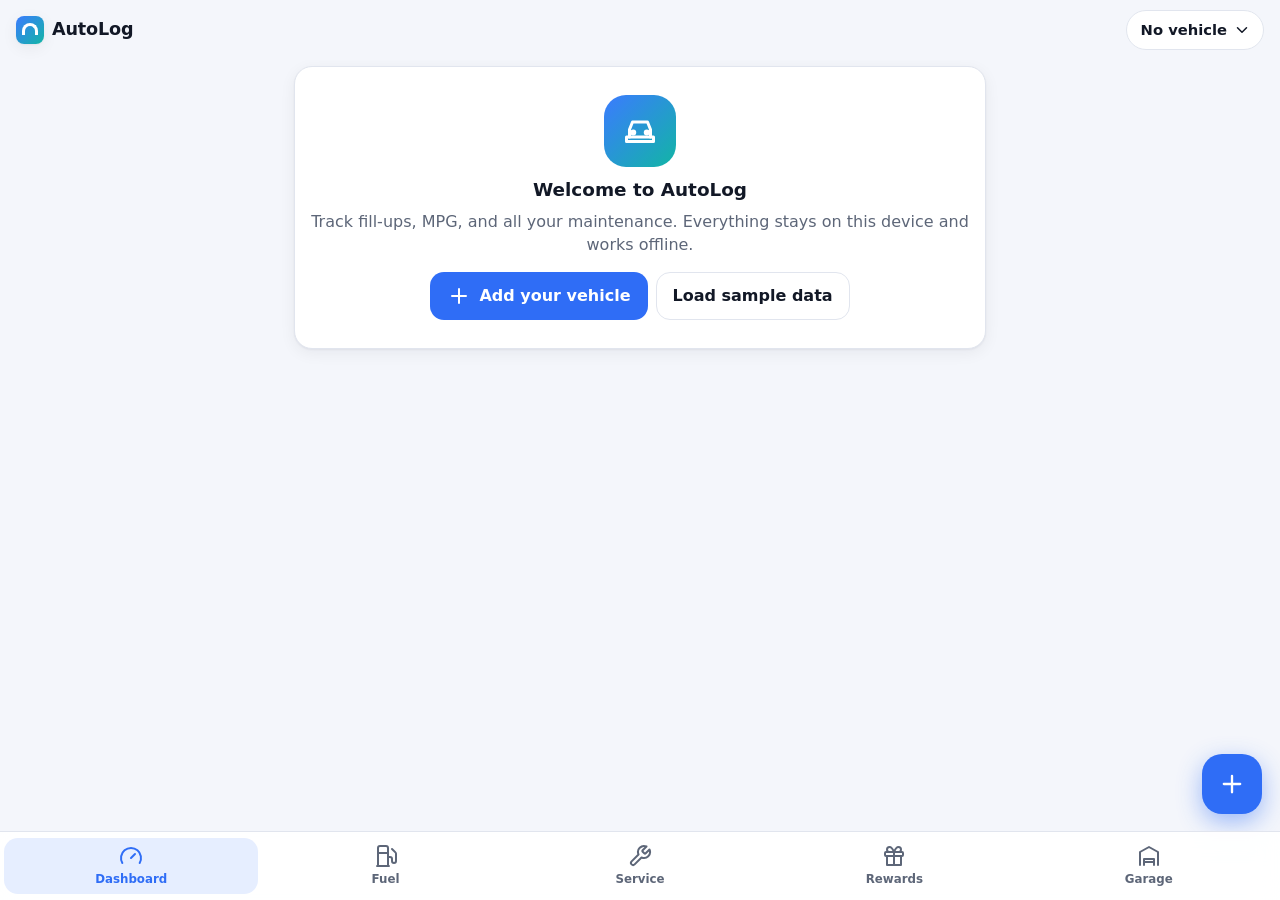
==== index.html @ 4b88fda2 "AutoLog first version" ====
<!doctype html>
<html lang="en">
<head>
<meta charset="utf-8">
<meta name="viewport" content="width=device-width, initial-scale=1, viewport-fit=cover">
<title>AutoLog: Fuel &amp; Maintenance</title>
<meta name="description" content="Track fill-ups, MPG, and vehicle maintenance. Works offline; your data stays on your device.">
<meta name="theme-color" content="#f4f6fb" id="themeColor">
<meta name="apple-mobile-web-app-capable" content="yes">
<meta name="mobile-web-app-capable" content="yes">
<meta name="apple-mobile-web-app-status-bar-style" content="default">
<meta name="apple-mobile-web-app-title" content="AutoLog">
<link rel="manifest" href="manifest.json">
<link rel="icon" type="image/svg+xml" href="icons/icon.svg">
<link rel="apple-touch-icon" href="icons/apple-touch-icon.png">
<link rel="stylesheet" href="styles.css">
</head>
<body>
<header class="topbar">
  <div class="brand"><span class="logo" aria-hidden="true"></span><span>AutoLog</span></div>
  <button class="vswitch" id="vswitch" data-act="pickVehicle" aria-label="Switch vehicle"><span id="vname">No vehicle</span><svg viewBox="0 0 24 24" class="ic sm"><path d="m6 9 6 6 6-6"/></svg></button>
</header>
<main id="app" tabindex="-1"></main>
<button class="fab" id="fab" aria-label="Add" hidden><svg viewBox="0 0 24 24" class="ic"><path d="M12 5v14M5 12h14"/></svg></button>
<nav class="tabbar" id="tabbar">
  <a href="#/dash" data-tab="dash"><svg viewBox="0 0 24 24" class="ic"><path d="m12 14 4-4"/><path d="M3.34 19a10 10 0 1 1 17.32 0"/></svg><span>Dashboard</span></a>
  <a href="#/fuel" data-tab="fuel"><svg viewBox="0 0 24 24" class="ic"><path d="M3 22h12M4 9h10M14 22V4a2 2 0 0 0-2-2H6a2 2 0 0 0-2 2v18"/><path d="M14 13h2a2 2 0 0 1 2 2v2a2 2 0 0 0 4 0V9.83a2 2 0 0 0-.59-1.42L18 5"/></svg><span>Fuel</span></a>
  <a href="#/service" data-tab="service"><svg viewBox="0 0 24 24" class="ic"><path d="M14.7 6.3a1 1 0 0 0 0 1.4l1.6 1.6a1 1 0 0 0 1.4 0l3.77-3.77a6 6 0 0 1-7.94 7.94l-6.91 6.91a2.12 2.12 0 0 1-3-3l6.91-6.91a6 6 0 0 1 7.94-7.94l-3.76 3.76z"/></svg><span>Service</span></a>
  <a href="#/rewards" data-tab="rewards"><svg viewBox="0 0 24 24" class="ic"><rect x="3" y="8" width="18" height="4" rx="1"/><path d="M12 8v13M19 12v9H5v-9"/><path d="M7.5 8a2.5 2.5 0 0 1 0-5C10 3 12 8 12 8s2-5 4.5-5a2.5 2.5 0 0 1 0 5"/></svg><span>Rewards</span></a>
  <a href="#/garage" data-tab="garage"><svg viewBox="0 0 24 24" class="ic"><path d="M3 21V8l9-5 9 5v13"/><path d="M7 21v-6h10v6"/><path d="M7 18h10"/></svg><span>Garage</span></a>
</nav>
<dialog id="sheet" class="sheet"><form method="dialog" class="sheet-inner" id="sheetForm" novalidate></form></dialog>
<dialog id="confirm" class="confirm"><div class="confirm-inner" id="confirmInner"></div></dialog>
<div class="toast" id="toast" role="status" aria-live="polite"></div>
<input type="file" id="importFile" accept="application/json,.json" hidden>
<script src="rewards-data.js"></script>
<script src="app.js"></script>
</body>
</html>
---- styles.css ----
:root{
  --bg:#f4f6fb; --surface:#ffffff; --surface-2:#eef1f7; --text:#121826; --muted:#5d6678; --line:#e1e5ee;
  --accent:#2f6df6; --accent-2:#12b5a5; --accent-soft:#e6eeff; --on-accent:#fff;
  --ok:#14915a; --ok-soft:#e1f5ea; --soon:#b86e00; --soon-soft:#fff1d9; --over:#d23434; --over-soft:#fde6e6; --none:#7a8396; --none-soft:#eef0f4;
  --shadow:0 1px 2px rgba(16,24,40,.05),0 4px 16px rgba(16,24,40,.06);
  --r:18px; --r-sm:12px; --tap:48px;
  --c-oil:#c58b00; --c-coolant:#0e9fb8; --c-brakes:#d24b4b; --c-tires:#4a5568; --c-plugs:#7c4ddb; --c-battery:#1f9d55; --c-fuel:#2f6df6;
  color-scheme:light;
}
@media (prefers-color-scheme:dark){ :root:not([data-theme=light]){
  --bg:#0c111b; --surface:#151c29; --surface-2:#1d2636; --text:#e9edf5; --muted:#97a1b5; --line:#263043;
  --accent:#6c9bff; --accent-2:#2fd3c1; --accent-soft:#1b2a4a; --on-accent:#0b1020;
  --ok:#3ccf8a; --ok-soft:#123323; --soon:#f2b04a; --soon-soft:#3a2a10; --over:#ff6b6b; --over-soft:#3d1717; --none:#8892a6; --none-soft:#222b3b;
  --shadow:0 1px 2px rgba(0,0,0,.3),0 6px 20px rgba(0,0,0,.25); color-scheme:dark;
  --c-tires:#a0aec0;
}}
:root[data-theme=dark]{
  --bg:#0c111b; --surface:#151c29; --surface-2:#1d2636; --text:#e9edf5; --muted:#97a1b5; --line:#263043;
  --accent:#6c9bff; --accent-2:#2fd3c1; --accent-soft:#1b2a4a; --on-accent:#0b1020;
  --ok:#3ccf8a; --ok-soft:#123323; --soon:#f2b04a; --soon-soft:#3a2a10; --over:#ff6b6b; --over-soft:#3d1717; --none:#8892a6; --none-soft:#222b3b;
  --shadow:0 1px 2px rgba(0,0,0,.3),0 6px 20px rgba(0,0,0,.25); color-scheme:dark;
  --c-tires:#a0aec0;
}
*{box-sizing:border-box}
html,body{margin:0;background:var(--bg);color:var(--text)}
body{font:16px/1.45 system-ui,-apple-system,"Segoe UI",Roboto,"Noto Sans",sans-serif;-webkit-font-smoothing:antialiased;min-height:100vh;
  padding-bottom:calc(76px + env(safe-area-inset-bottom));-webkit-tap-highlight-color:transparent}
a{color:var(--accent);text-decoration:none}
h2,h3{margin:0;line-height:1.2}
h2{font-size:1.45rem;letter-spacing:-.01em}
h3{font-size:1.05rem;display:flex;align-items:center;gap:8px}
.ic{width:24px;height:24px;fill:none;stroke:currentColor;stroke-width:2;stroke-linecap:round;stroke-linejoin:round;flex:none}
.ic.sm{width:18px;height:18px}
.muted{color:var(--muted)}
small{font-size:.82rem}

/* top bar */
.topbar{position:sticky;top:0;z-index:20;display:flex;align-items:center;justify-content:space-between;gap:10px;
  padding:calc(10px + env(safe-area-inset-top)) 16px 10px;background:color-mix(in srgb,var(--bg) 88%,transparent);backdrop-filter:blur(12px);-webkit-backdrop-filter:blur(12px)}
.brand{display:flex;align-items:center;gap:8px;font-weight:800;font-size:1.1rem;letter-spacing:-.01em}
.logo{width:28px;height:28px;border-radius:8px;background:linear-gradient(135deg,#3b7bff,#12b5a5);position:relative;box-shadow:var(--shadow)}
.logo::after{content:"";position:absolute;inset:7px 6px 9px;border:3px solid #fff;border-bottom:0;border-radius:14px 14px 0 0}
.vswitch{display:flex;align-items:center;gap:6px;min-height:40px;max-width:60vw;padding:6px 12px 6px 14px;border-radius:999px;border:1px solid var(--line);
  background:var(--surface);color:var(--text);font:inherit;font-weight:600;font-size:.92rem;cursor:pointer}
.vswitch span{overflow:hidden;text-overflow:ellipsis;white-space:nowrap}

main{max-width:720px;margin:0 auto;padding:6px 14px 24px;outline:none}
.page-title{display:flex;align-items:center;justify-content:space-between;gap:10px;margin:8px 4px 12px}
.back{display:inline-flex;align-items:center;gap:4px;min-height:40px;font-weight:600}

/* cards */
.card{background:var(--surface);border-radius:var(--r);box-shadow:var(--shadow);padding:16px;margin-bottom:14px;border:1px solid var(--line)}
.card > h3{margin-bottom:12px}
.card-head{display:flex;align-items:center;justify-content:space-between;gap:8px;margin-bottom:12px}
.card-head h3{margin:0}
.hero{background:linear-gradient(145deg,color-mix(in srgb,var(--accent) 14%,var(--surface)),var(--surface) 60%)}
.hero-top{display:flex;justify-content:space-between;align-items:flex-start;gap:10px;margin-bottom:14px}
.eyebrow{font-size:.78rem;font-weight:700;letter-spacing:.06em;text-transform:uppercase;color:var(--muted)}
.stats{display:grid;grid-template-columns:repeat(3,1fr);gap:8px}
.stats.two{grid-template-columns:repeat(2,1fr)}
.stat{background:var(--surface-2);border-radius:var(--r-sm);padding:10px 10px 9px;min-width:0}
.stat .k{font-size:.72rem;color:var(--muted);font-weight:600;text-transform:uppercase;letter-spacing:.04em;white-space:nowrap;overflow:hidden;text-overflow:ellipsis}
.stat .v{font-size:1.18rem;font-weight:750;letter-spacing:-.01em;margin-top:2px;white-space:nowrap;overflow:hidden;text-overflow:ellipsis}
.stat .v small{font-size:.72rem;font-weight:600;color:var(--muted);margin-left:2px}
.row-actions{display:flex;gap:10px;margin-top:14px}
.row-actions .btn{flex:1}

/* buttons */
.btn{display:inline-flex;align-items:center;justify-content:center;gap:8px;min-height:var(--tap);padding:10px 16px;border-radius:14px;border:1px solid var(--line);
  background:var(--surface);color:var(--text);font:inherit;font-weight:650;cursor:pointer;text-align:center}
.btn:active{transform:scale(.98)}
.btn.primary{background:var(--accent);border-color:transparent;color:var(--on-accent)}
.btn.danger{background:var(--over);border-color:transparent;color:#fff}
.btn.ghost-danger{color:var(--over);border-color:color-mix(in srgb,var(--over) 40%,var(--line))}
.btn.block{width:100%}
.btn.small{min-height:40px;padding:6px 12px;font-size:.9rem;border-radius:12px}
.btn[disabled]{opacity:.5;pointer-events:none}
.chip-btn{display:inline-flex;align-items:center;gap:6px;min-height:40px;padding:6px 12px;border-radius:999px;border:1px solid var(--line);background:var(--surface);color:var(--text);font:inherit;font-weight:700;font-size:.9rem;cursor:pointer;white-space:nowrap}
.link{display:inline-block;margin-top:10px;font-weight:650;min-height:32px}
.btn-row{display:flex;flex-wrap:wrap;gap:8px}

/* status */
.pill{display:inline-flex;align-items:center;gap:5px;padding:4px 10px;border-radius:999px;font-size:.76rem;font-weight:750;white-space:nowrap}
.pill::before{content:"";width:7px;height:7px;border-radius:50%;background:currentColor}
.pill.ok{color:var(--ok);background:var(--ok-soft)}
.pill.soon{color:var(--soon);background:var(--soon-soft)}
.pill.over{color:var(--over);background:var(--over-soft)}
.pill.none{color:var(--none);background:var(--none-soft)}
.status-summary{display:flex;gap:8px;flex-wrap:wrap;margin:-4px 0 10px}
.status-list{display:flex;flex-direction:column}
.srow{display:flex;align-items:center;gap:12px;min-height:60px;padding:8px 2px;color:var(--text);border-top:1px solid var(--line)}
.srow:first-child{border-top:0}
.sicon{width:40px;height:40px;border-radius:12px;display:grid;place-items:center;flex:none;color:var(--c);background:color-mix(in srgb,var(--c) 14%,transparent)}
.sbody{flex:1;min-width:0;display:flex;flex-direction:column}
.sbody b{font-weight:650}
.sbody small{color:var(--muted);overflow:hidden;text-overflow:ellipsis;display:-webkit-box;-webkit-line-clamp:2;-webkit-box-orient:vertical}
.c-oil{--c:var(--c-oil)}.c-coolant{--c:var(--c-coolant)}.c-brakes{--c:var(--c-brakes)}.c-tires{--c:var(--c-tires)}.c-plugs{--c:var(--c-plugs)}.c-battery{--c:var(--c-battery)}.c-fuel{--c:var(--c-fuel)}

.tiles{display:grid;grid-template-columns:1fr 1fr;gap:12px}
.tile{display:flex;flex-direction:column;gap:10px;padding:14px;border-radius:var(--r);background:var(--surface);border:1px solid var(--line);box-shadow:var(--shadow);color:var(--text);min-height:132px}
.tile b{font-size:1rem}
.tile small{color:var(--muted);flex:1}
.tile .pill{align-self:flex-start}

/* insights */
.insights{list-style:none;margin:0;padding:0;display:flex;flex-direction:column;gap:10px}
.insights li{display:flex;gap:10px;align-items:flex-start;padding:11px 12px;border-radius:var(--r-sm);background:var(--surface-2);font-size:.95rem}
.insights li::before{content:"";flex:none;width:8px;height:8px;margin-top:7px;border-radius:50%;background:var(--accent)}
.insights li.good::before{background:var(--ok)}
.insights li.warn::before{background:var(--soon)}
.insights-note{margin-top:10px;font-size:.78rem;color:var(--muted)}
.spark{color:var(--accent)}

/* entries */
.list{display:flex;flex-direction:column;gap:8px}
.entry{display:flex;gap:12px;align-items:stretch;width:100%;text-align:left;padding:12px;border-radius:var(--r-sm);border:1px solid var(--line);background:var(--surface);color:var(--text);font:inherit;cursor:pointer;min-height:64px}
.entry.dim{opacity:.55}
.e-main{flex:1;min-width:0}
.e-main b{font-weight:650}
.e-sub{color:var(--muted);font-size:.86rem;margin-top:2px}
.e-side{display:flex;flex-direction:column;align-items:flex-end;justify-content:center;gap:2px;text-align:right;white-space:nowrap}
.e-side b{font-weight:700}
.e-side small{color:var(--muted)}
.mpg{font-weight:750;color:var(--accent);font-size:.9rem}
.tags{display:flex;flex-wrap:wrap;gap:5px;margin-top:6px}
.tag{font-size:.72rem;font-weight:650;padding:2px 8px;border-radius:999px;background:var(--surface-2);color:var(--muted)}
.tag.good{background:var(--ok-soft);color:var(--ok)}
.tag.warn{background:var(--soon-soft);color:var(--soon)}
.tag.accent{background:var(--accent-soft);color:var(--accent)}
.empty{text-align:center;padding:28px 12px;color:var(--muted)}
.empty .big{font-size:1.15rem;font-weight:700;color:var(--text);margin:10px 0 6px}
.empty .btn-row{justify-content:center;margin-top:16px}
.hero-empty{display:grid;place-items:center;width:72px;height:72px;margin:0 auto;border-radius:22px;background:linear-gradient(135deg,#3b7bff,#12b5a5);color:#fff}
.hero-empty .ic{width:36px;height:36px}
.banner{display:flex;gap:10px;align-items:center;justify-content:space-between;padding:12px 14px;border-radius:var(--r-sm);background:var(--accent-soft);color:var(--text);margin-bottom:14px;font-size:.9rem}

/* compare table */
.cmp{width:100%;border-collapse:collapse;font-size:.92rem}
.cmp th{font-size:.72rem;text-transform:uppercase;letter-spacing:.04em;color:var(--muted);text-align:right;font-weight:650;padding:4px 6px}
.cmp th:first-child,.cmp td:first-child{text-align:left}
.cmp td{padding:9px 6px;border-top:1px solid var(--line);text-align:right;white-space:nowrap}
.cmp td.barcell{width:36%;}
.bar{height:8px;border-radius:99px;background:var(--surface-2);overflow:hidden}
.bar i{display:block;height:100%;border-radius:99px;background:linear-gradient(90deg,var(--accent),var(--accent-2))}
.cmp-wrap + .cmp-wrap{margin-top:16px}
.cmp-title{font-weight:700;font-size:.9rem;margin-bottom:4px}

/* chart */
.chart{width:100%;height:auto;display:block}
.chart text{fill:var(--muted);font-size:10px}
.chart .grid{stroke:var(--line);stroke-width:1}
.legend{display:flex;gap:14px;font-size:.8rem;color:var(--muted);margin-top:6px}
.legend i{display:inline-block;width:10px;height:10px;border-radius:3px;margin-right:5px;vertical-align:-1px}

/* spec card */
.spec{display:grid;grid-template-columns:1fr 1fr;gap:8px 14px;font-size:.92rem}
.spec div span{display:block;font-size:.72rem;text-transform:uppercase;letter-spacing:.04em;color:var(--muted);font-weight:650}
.spec .wide{grid-column:1/-1}
.tire4{display:grid;grid-template-columns:repeat(4,1fr);gap:6px;margin-top:4px}
.tire4 span{background:var(--surface-2);border-radius:8px;padding:6px 8px;font-size:.85rem;text-align:center}

/* vehicles */
.vcard{display:flex;align-items:center;gap:12px}
.vcard .vinfo{flex:1;min-width:0}
.vcard .vinfo b{display:block;font-size:1.05rem}
.vcard .vinfo small{color:var(--muted)}
.vactions{display:flex;flex-wrap:wrap;gap:8px;margin-top:12px}
.current-badge{font-size:.72rem;font-weight:750;color:var(--accent);background:var(--accent-soft);padding:3px 8px;border-radius:999px}
.setting{display:flex;flex-direction:column;gap:8px;padding:12px 0;border-top:1px solid var(--line)}
.setting:first-of-type{border-top:0;padding-top:0}
.setting > b{font-weight:650}
.setting > small{color:var(--muted)}

/* fab + tabbar */
.fab{position:fixed;right:18px;bottom:calc(86px + env(safe-area-inset-bottom));z-index:25;width:60px;height:60px;border-radius:20px;border:0;background:var(--accent);color:var(--on-accent);
  box-shadow:0 8px 24px color-mix(in srgb,var(--accent) 45%,transparent);display:grid;place-items:center;cursor:pointer}
.fab .ic{width:28px;height:28px}
.tabbar{position:fixed;left:0;right:0;bottom:0;z-index:30;display:grid;grid-template-columns:repeat(5,1fr);padding:6px 4px calc(6px + env(safe-area-inset-bottom));
  background:color-mix(in srgb,var(--surface) 92%,transparent);backdrop-filter:blur(14px);-webkit-backdrop-filter:blur(14px);border-top:1px solid var(--line)}
.tabbar a{display:flex;flex-direction:column;align-items:center;justify-content:center;gap:3px;min-height:56px;border-radius:14px;color:var(--muted);font-size:.74rem;font-weight:650}
.tabbar a.on{color:var(--accent);background:var(--accent-soft)}

/* dialogs */
dialog{border:0;padding:0;color:var(--text);background:transparent}
dialog::backdrop{background:rgba(6,10,20,.5);backdrop-filter:blur(2px)}
.sheet{width:100%;max-width:640px;max-height:92vh;margin:auto auto 0;border-radius:24px 24px 0 0;background:var(--surface);overflow:hidden}
@media (min-width:700px){.sheet{margin:auto;border-radius:24px;max-height:88vh}}
.sheet-inner{display:flex;flex-direction:column;max-height:92vh;margin:0}
.sheet-head{display:flex;align-items:center;justify-content:space-between;gap:10px;padding:14px 16px 10px;border-bottom:1px solid var(--line)}
.sheet-head h3{font-size:1.1rem}
.icon-btn{width:44px;height:44px;border-radius:12px;border:0;background:var(--surface-2);color:var(--text);display:grid;place-items:center;cursor:pointer}
.sheet-body{overflow:auto;padding:14px 16px;display:flex;flex-wrap:wrap;gap:12px;-webkit-overflow-scrolling:touch}
.sheet-foot{display:flex;gap:10px;padding:12px 16px calc(12px + env(safe-area-inset-bottom));border-top:1px solid var(--line)}
.sheet-foot .btn{flex:1}
.confirm{width:min(92vw,420px);border-radius:22px;background:var(--surface);margin:auto}
.confirm-inner{padding:20px}
.confirm-inner h3{margin-bottom:8px}
.confirm-inner p{margin:0 0 14px;color:var(--muted)}
.confirm-inner .btns{display:flex;flex-direction:column;gap:8px;margin-top:14px}

/* form fields */
.field{flex:1 1 100%;display:flex;flex-direction:column;gap:6px;min-width:0}
.field.half{flex:1 1 calc(50% - 6px)}
.field[hidden]{display:none}
.field > .lbl{font-size:.8rem;font-weight:650;color:var(--muted)}
.fhead{flex:1 1 100%;font-size:.78rem;font-weight:800;text-transform:uppercase;letter-spacing:.06em;color:var(--accent);margin-top:8px}
.hint{flex:1 1 100%;font-size:.82rem;color:var(--muted);margin-top:-4px}
input,select,textarea{font:inherit;color:var(--text);background:var(--surface-2);border:1px solid var(--line);border-radius:12px;min-height:var(--tap);padding:10px 12px;width:100%;appearance:none;-webkit-appearance:none}
select{background-image:linear-gradient(45deg,transparent 50%,var(--muted) 50%),linear-gradient(135deg,var(--muted) 50%,transparent 50%);background-position:calc(100% - 18px) 50%,calc(100% - 13px) 50%;background-size:5px 5px;background-repeat:no-repeat;padding-right:32px}
textarea{min-height:84px;resize:vertical}
input:focus,select:focus,textarea:focus{outline:2px solid color-mix(in srgb,var(--accent) 55%,transparent);outline-offset:1px;border-color:var(--accent)}
input[type=date]{min-width:0}
.unit{position:relative;display:flex;align-items:center}
.unit input{padding-right:52px}
.unit em{position:absolute;right:12px;font-style:normal;font-size:.82rem;color:var(--muted);pointer-events:none}
.unit.pre input{padding-left:28px;padding-right:12px}
.unit.pre em{left:12px;right:auto}
.seg{display:flex;flex-wrap:wrap;gap:6px}
.seg label{flex:1 0 auto}
.seg input{position:absolute;opacity:0;width:1px;height:1px;pointer-events:none}
.seg span{display:flex;align-items:center;justify-content:center;min-height:44px;padding:8px 12px;border-radius:12px;border:1px solid var(--line);background:var(--surface-2);font-weight:650;font-size:.9rem;cursor:pointer;white-space:nowrap}
.seg input:checked + span{background:var(--accent);border-color:var(--accent);color:var(--on-accent)}
.seg input:focus-visible + span{outline:2px solid var(--accent);outline-offset:2px}
.toggle{display:flex;align-items:center;justify-content:space-between;gap:12px;min-height:var(--tap);padding:8px 12px;border-radius:12px;background:var(--surface-2);border:1px solid var(--line);cursor:pointer;font-weight:600}
.toggle input{width:50px;height:30px;min-height:0;border-radius:99px;padding:0;position:relative;background:var(--line);border:0;flex:none;cursor:pointer;transition:background .15s}
.toggle input::after{content:"";position:absolute;top:3px;left:3px;width:24px;height:24px;border-radius:50%;background:#fff;box-shadow:0 1px 3px rgba(0,0,0,.25);transition:transform .15s}
.toggle input:checked{background:var(--ok)}
.toggle input:checked::after{transform:translateX(20px)}
.toggle small{display:block;color:var(--muted);font-weight:500}
.quad{display:grid;grid-template-columns:1fr 1fr;gap:8px}
.quad label{display:flex;align-items:center;gap:8px;font-size:.8rem;font-weight:700;color:var(--muted)}
.quad label b{width:26px}

.toast{position:fixed;left:50%;bottom:calc(150px + env(safe-area-inset-bottom));transform:translate(-50%,20px);opacity:0;pointer-events:none;z-index:100;
  background:var(--text);color:var(--bg);padding:12px 18px;border-radius:14px;font-weight:600;font-size:.92rem;transition:.2s;max-width:90vw;text-align:center}
.toast.show{opacity:1;transform:translate(-50%,0)}
@media (min-width:560px){ .stats{grid-template-columns:repeat(3,1fr)} .tiles{grid-template-columns:repeat(3,1fr)} }
@media (prefers-reduced-motion:reduce){*{transition:none!important}}

/* rewards */
.search{display:flex;align-items:center;gap:8px;padding:0 12px;margin-bottom:12px;border-radius:12px;background:var(--surface-2);border:1px solid var(--line);color:var(--muted)}
.search input{border:0;background:transparent;padding-left:0;outline:none}
.search:focus-within{outline:2px solid color-mix(in srgb,var(--accent) 55%,transparent);border-color:var(--accent)}
a.entry{text-decoration:none}
.entry[hidden]{display:none}
.rw-list{display:flex;flex-direction:column;gap:8px}
.rw{border:1px solid var(--line);border-radius:12px;background:var(--surface-2);overflow:hidden}
.rw.on{border-color:var(--accent);background:color-mix(in srgb,var(--accent) 7%,var(--surface))}
.rw-head{display:flex;align-items:center;gap:10px;min-height:48px;padding:8px 12px;cursor:pointer}
.rw-head input{position:absolute;opacity:0;width:1px;height:1px;pointer-events:none}
.rw-check{width:24px;height:24px;border-radius:7px;border:2px solid var(--line);display:grid;place-items:center;color:transparent;flex:none;background:var(--surface)}
.rw-check .ic{width:16px;height:16px;stroke-width:3}
.rw.on .rw-check{background:var(--accent);border-color:var(--accent);color:var(--on-accent)}
.rw-head input:focus-visible + .rw-check{outline:2px solid var(--accent);outline-offset:2px}
.rw-name{flex:1;font-weight:650}
.rw-head small{color:var(--muted)}
.rw-fields{display:none;grid-template-columns:repeat(3,1fr);gap:8px;padding:0 12px 12px}
.rw.on .rw-fields{display:grid}
.rw-fields label{display:flex;flex-direction:column;gap:4px;font-size:.74rem;font-weight:650;color:var(--muted)}
.rw-fields input{min-height:44px;padding:8px 10px}
.seg label,.rw-head{position:relative}
.seg input,.rw-head input{left:0;top:0}
.sheet-body{overflow-x:hidden}
.rw-fields{grid-template-columns:repeat(3,minmax(0,1fr))}
.quad{grid-template-columns:repeat(2,minmax(0,1fr))}
.rw-fields input,.quad input,.field input{min-width:0}
.sheet{max-width:min(640px,100vw)}
.sheet-inner,.sheet-body{min-width:0;max-width:100%}
.cmp td:first-child{white-space:normal;word-break:break-word}
.cmp th,.cmp td{padding-left:4px;padding-right:4px}
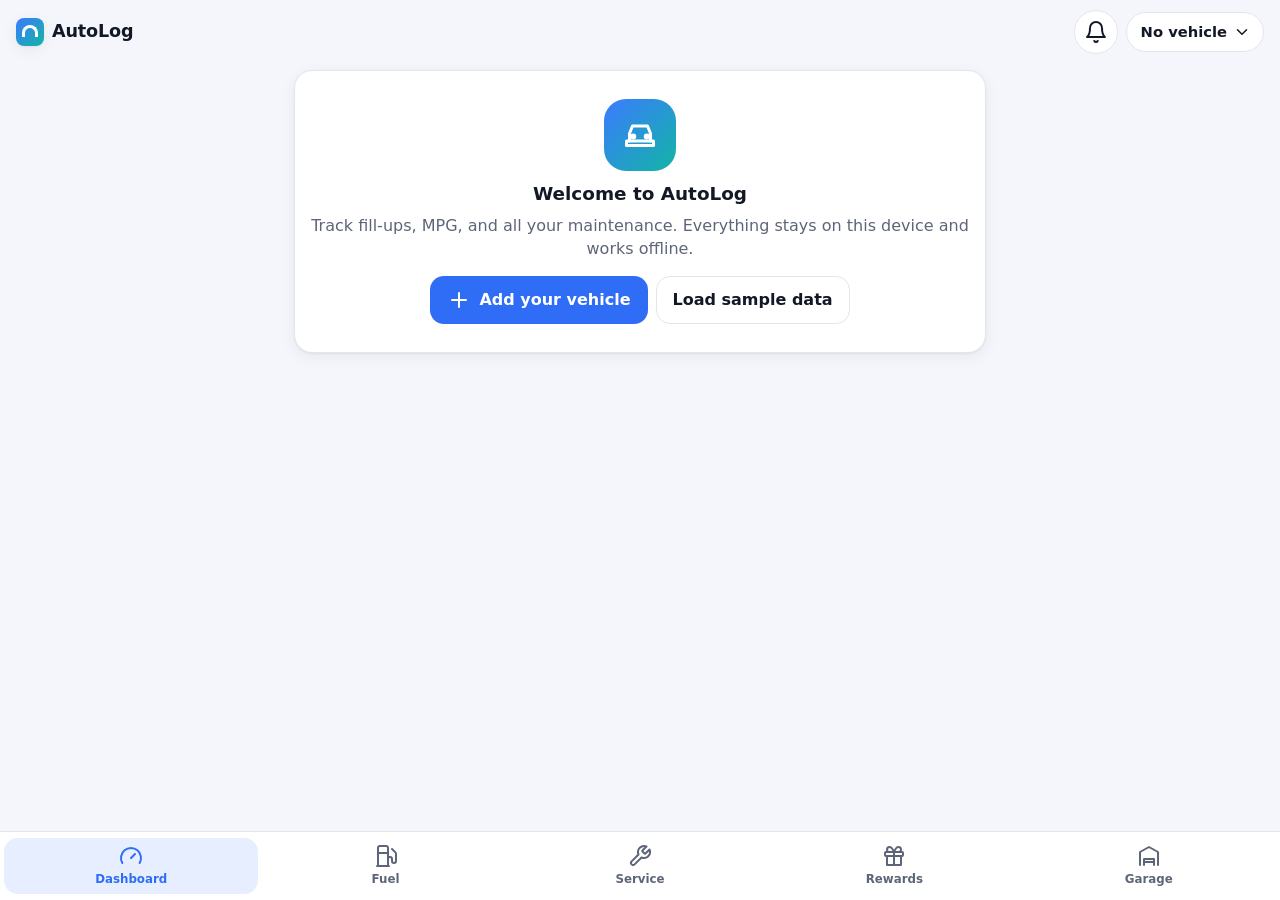
==== commit 468302f0: "AutoLog v2: VIN lookup, specs + EPA MPG, reminders (badge, notifications, .ics), update prompt; non-" ====
--- a/index.html
+++ b/index.html
@@ -18,8 +18,10 @@
 <body>
 <header class="topbar">
   <div class="brand"><span class="logo" aria-hidden="true"></span><span>AutoLog</span></div>
-  <button class="vswitch" id="vswitch" data-act="pickVehicle" aria-label="Switch vehicle"><span id="vname">No vehicle</span><svg viewBox="0 0 24 24" class="ic sm"><path d="m6 9 6 6 6-6"/></svg></button>
+  <div class="top-right"><a href="#/reminders" class="bell" id="bell" aria-label="Reminders"><svg viewBox="0 0 24 24" class="ic"><path d="M6 8a6 6 0 0 1 12 0c0 7 3 9 3 9H3s3-2 3-9"/><path d="M10.3 21a1.94 1.94 0 0 0 3.4 0"/></svg><span class="bell-count" id="bellCount" hidden></span></a>
+  <button class="vswitch" id="vswitch" data-act="pickVehicle" aria-label="Switch vehicle"><span id="vname">No vehicle</span><svg viewBox="0 0 24 24" class="ic sm"><path d="m6 9 6 6 6-6"/></svg></button></div>
 </header>
+<button type="button" class="update-bar" id="updateBar" hidden>Update available, tap to reload</button>
 <main id="app" tabindex="-1"></main>
 <button class="fab" id="fab" aria-label="Add" hidden><svg viewBox="0 0 24 24" class="ic"><path d="M12 5v14M5 12h14"/></svg></button>
 <nav class="tabbar" id="tabbar">
--- a/styles.css
+++ b/styles.css
@@ -268,3 +268,33 @@
 .sheet-inner,.sheet-body{min-width:0;max-width:100%}
 .cmp td:first-child{white-space:normal;word-break:break-word}
 .cmp th,.cmp td{padding-left:4px;padding-right:4px}
+/* v2 */
+.top-right{display:flex;align-items:center;gap:8px;min-width:0}
+.bell{position:relative;width:44px;height:44px;border-radius:999px;display:grid;place-items:center;border:1px solid var(--line);background:var(--surface);color:var(--text);flex:none}
+.bell-count{position:absolute;top:-4px;right:-4px;min-width:20px;height:20px;padding:0 5px;border-radius:999px;background:var(--over);color:#fff;font-size:.72rem;font-weight:800;display:grid;place-items:center;border:2px solid var(--bg)}
+.bell-count[hidden]{display:none}
+.vswitch{max-width:46vw}
+.update-bar{position:fixed;left:50%;transform:translateX(-50%);top:calc(64px + env(safe-area-inset-top));z-index:60;border:0;border-radius:999px;padding:12px 20px;min-height:48px;background:var(--accent);color:var(--on-accent);font:inherit;font-weight:750;box-shadow:0 8px 24px rgba(0,0,0,.25);cursor:pointer;white-space:nowrap}
+.update-bar[hidden]{display:none}
+.banner.over{background:var(--over-soft)} .banner.soon{background:var(--soon-soft)}
+.banner .icon-btn{width:36px;height:36px;background:transparent}
+.hero-links{display:flex;gap:16px;margin-top:12px;font-weight:650;font-size:.92rem}
+.hero-links a{display:inline-flex;align-items:center;gap:6px;min-height:36px}
+.hero-links .ic{width:18px;height:18px}
+.vinrow{display:flex;gap:8px}
+.vinrow input{font-family:ui-monospace,SFMono-Regular,Menlo,monospace;letter-spacing:.06em;text-transform:uppercase}
+.vinrow .btn{flex:none;min-height:var(--tap)}
+.vinmsg{display:block;font-size:.82rem}
+.vinmsg.good{color:var(--ok)} .vinmsg.bad{color:var(--over)}
+.field.autofill input{border-color:var(--ok);background:color-mix(in srgb,var(--ok) 9%,var(--surface-2))}
+.warnbox{flex:1 1 100%;display:flex;flex-direction:column;gap:6px;padding:12px;border-radius:12px;background:var(--soon-soft);color:var(--soon);font-weight:600;font-size:.9rem}
+.warnbox[hidden]{display:none}
+.specgrp{padding:14px 0;border-top:1px solid var(--line)}
+.specgrp:first-of-type{border-top:0}
+.where{margin-top:10px;font-size:.88rem}
+.where summary{cursor:pointer;color:var(--accent);font-weight:650;min-height:32px;display:flex;align-items:center}
+.where p{margin:6px 0;color:var(--muted)}
+.where a{display:inline-flex;align-items:center;gap:6px;font-weight:600;word-break:break-word}
+.where a .ic{width:16px;height:16px}
+.entry.rem{cursor:default;align-items:flex-start}
+.fab[hidden]{display:none}
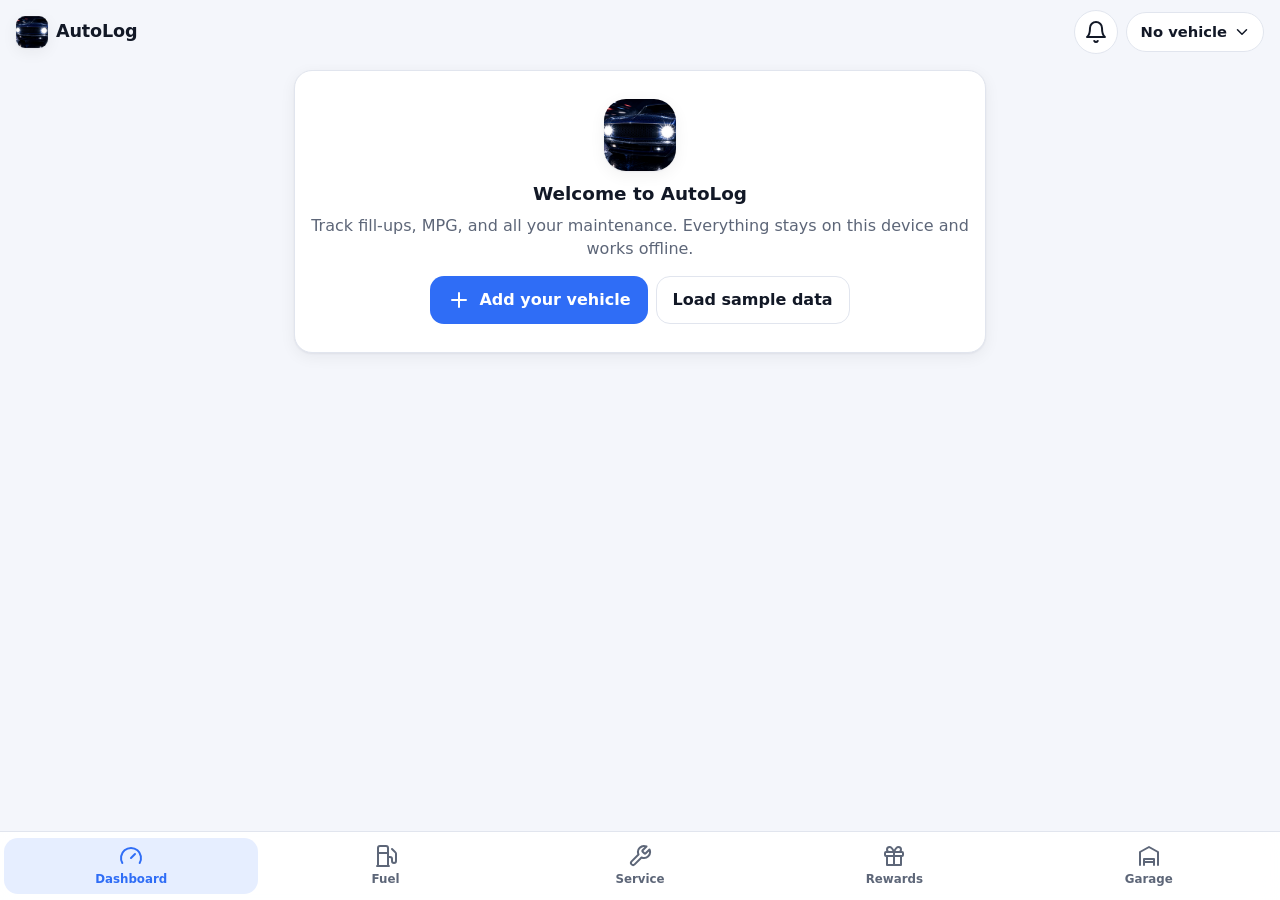
==== commit f371c87d: "New app icon and logo artwork (midnight-blue muscle car); navy manifest colors; SW v5" ====
--- a/index.html
+++ b/index.html
@@ -11,7 +11,9 @@
 <meta name="apple-mobile-web-app-status-bar-style" content="default">
 <meta name="apple-mobile-web-app-title" content="AutoLog">
 <link rel="manifest" href="manifest.json">
-<link rel="icon" type="image/svg+xml" href="icons/icon.svg">
+<link rel="icon" href="favicon.ico" sizes="48x48">
+<link rel="icon" type="image/png" sizes="32x32" href="icons/favicon-32.png">
+<link rel="icon" type="image/png" sizes="16x16" href="icons/favicon-16.png">
 <link rel="apple-touch-icon" href="icons/apple-touch-icon.png">
 <link rel="stylesheet" href="styles.css">
 </head>
@@ -37,5 +39,6 @@
 <input type="file" id="importFile" accept="application/json,.json" hidden>
 <script src="rewards-data.js"></script>
 <script src="app.js"></script>
+<script src="sync.js"></script>
 </body>
 </html>
--- a/styles.css
+++ b/styles.css
@@ -1,3 +1,4 @@
+:root{--logo:url(icons/logo-192.png)}
 :root{
   --bg:#f4f6fb; --surface:#ffffff; --surface-2:#eef1f7; --text:#121826; --muted:#5d6678; --line:#e1e5ee;
   --accent:#2f6df6; --accent-2:#12b5a5; --accent-soft:#e6eeff; --on-accent:#fff;
@@ -38,8 +39,7 @@
 .topbar{position:sticky;top:0;z-index:20;display:flex;align-items:center;justify-content:space-between;gap:10px;
   padding:calc(10px + env(safe-area-inset-top)) 16px 10px;background:color-mix(in srgb,var(--bg) 88%,transparent);backdrop-filter:blur(12px);-webkit-backdrop-filter:blur(12px)}
 .brand{display:flex;align-items:center;gap:8px;font-weight:800;font-size:1.1rem;letter-spacing:-.01em}
-.logo{width:28px;height:28px;border-radius:8px;background:linear-gradient(135deg,#3b7bff,#12b5a5);position:relative;box-shadow:var(--shadow)}
-.logo::after{content:"";position:absolute;inset:7px 6px 9px;border:3px solid #fff;border-bottom:0;border-radius:14px 14px 0 0}
+.logo{width:32px;height:32px;flex:none;border-radius:9px;background:#060a18 var(--logo) center/cover no-repeat;box-shadow:var(--shadow),inset 0 0 0 1px rgba(255,255,255,.08)}
 .vswitch{display:flex;align-items:center;gap:6px;min-height:40px;max-width:60vw;padding:6px 12px 6px 14px;border-radius:999px;border:1px solid var(--line);
   background:var(--surface);color:var(--text);font:inherit;font-weight:600;font-size:.92rem;cursor:pointer}
 .vswitch span{overflow:hidden;text-overflow:ellipsis;white-space:nowrap}
@@ -130,7 +130,7 @@
 .empty{text-align:center;padding:28px 12px;color:var(--muted)}
 .empty .big{font-size:1.15rem;font-weight:700;color:var(--text);margin:10px 0 6px}
 .empty .btn-row{justify-content:center;margin-top:16px}
-.hero-empty{display:grid;place-items:center;width:72px;height:72px;margin:0 auto;border-radius:22px;background:linear-gradient(135deg,#3b7bff,#12b5a5);color:#fff}
+.hero-empty{display:grid;place-items:center;width:72px;height:72px;margin:0 auto;border-radius:22px;background:#060a18 var(--logo) center/cover no-repeat;box-shadow:var(--shadow)}
 .hero-empty .ic{width:36px;height:36px}
 .banner{display:flex;gap:10px;align-items:center;justify-content:space-between;padding:12px 14px;border-radius:var(--r-sm);background:var(--accent-soft);color:var(--text);margin-bottom:14px;font-size:.9rem}
 
@@ -298,3 +298,13 @@
 .where a .ic{width:16px;height:16px}
 .entry.rem{cursor:default;align-items:flex-start}
 .fab[hidden]{display:none}
+/* sync */
+.card.sync .sync-lead{margin:0 0 12px}
+.sync-form{display:flex;flex-direction:column;gap:12px;margin-bottom:12px}
+.sync-row{display:flex;align-items:center;justify-content:space-between;gap:12px;margin-bottom:12px}
+.sync-row > div{display:flex;flex-direction:column;gap:2px;min-width:0}
+.sync-row b{overflow-wrap:anywhere}
+.sync-err{padding:10px 12px;border-radius:12px;background:var(--over-soft);color:var(--over);font-weight:600;font-size:.9rem}
+.sync-tip{padding:12px;border-radius:12px;background:var(--surface-2);font-size:.88rem;margin-bottom:12px;color:var(--muted)}
+.sync-tip b{color:var(--text)}
+.sync-note{font-size:.84rem;margin:12px 0 0}
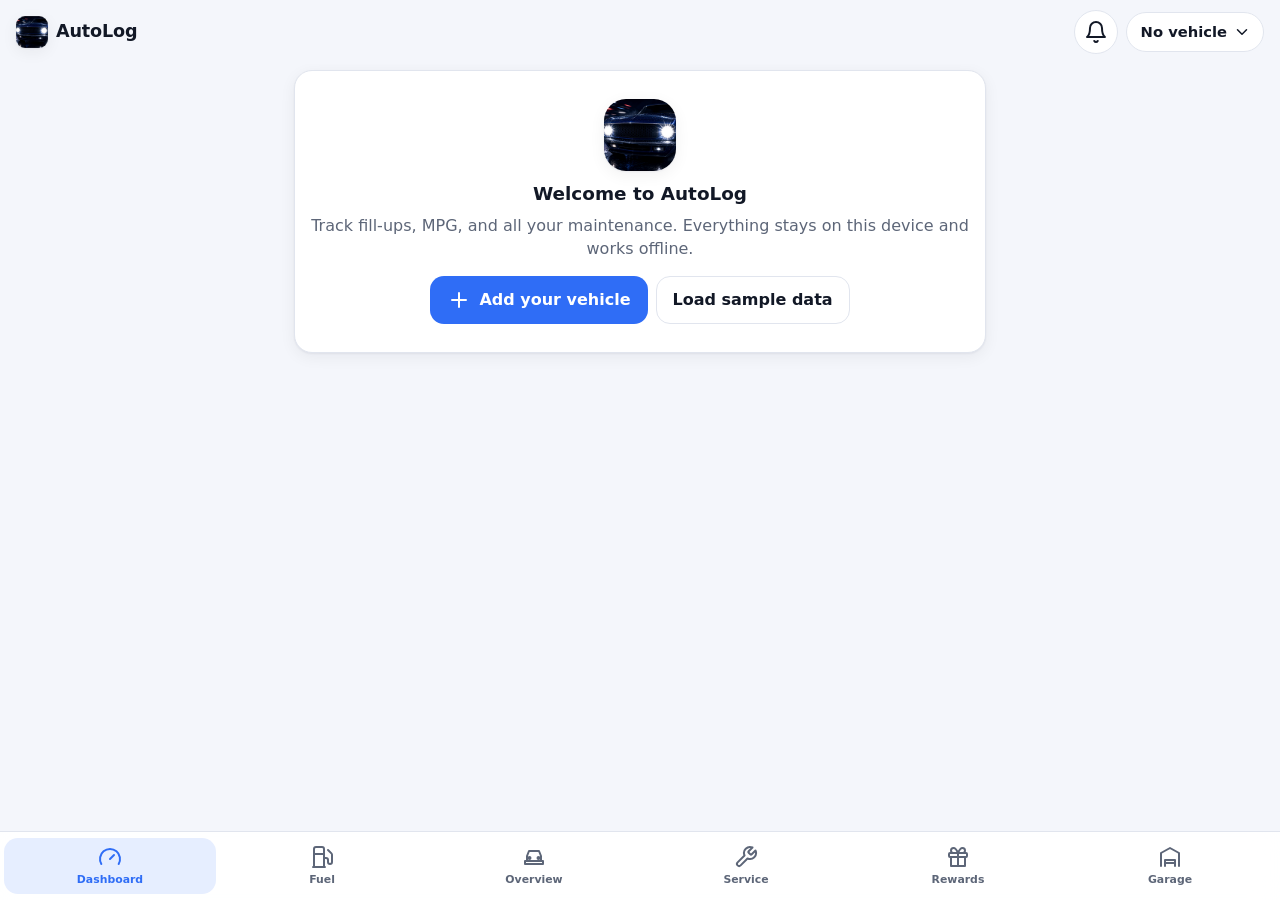
==== commit 6c47fe71: "v6: parts catalog & pickers, fitment, inventory, planned parts, required price paid, air/cabin filte" ====
--- a/index.html
+++ b/index.html
@@ -29,6 +29,7 @@
 <nav class="tabbar" id="tabbar">
   <a href="#/dash" data-tab="dash"><svg viewBox="0 0 24 24" class="ic"><path d="m12 14 4-4"/><path d="M3.34 19a10 10 0 1 1 17.32 0"/></svg><span>Dashboard</span></a>
   <a href="#/fuel" data-tab="fuel"><svg viewBox="0 0 24 24" class="ic"><path d="M3 22h12M4 9h10M14 22V4a2 2 0 0 0-2-2H6a2 2 0 0 0-2 2v18"/><path d="M14 13h2a2 2 0 0 1 2 2v2a2 2 0 0 0 4 0V9.83a2 2 0 0 0-.59-1.42L18 5"/></svg><span>Fuel</span></a>
+  <a href="#/overview" data-tab="overview"><svg viewBox="0 0 24 24" class="ic"><path d="M5 16V11l2-5h10l2 5v5"/><path d="M3 16h18v3H3z"/><circle cx="7.5" cy="13" r="1"/><circle cx="16.5" cy="13" r="1"/></svg><span>Overview</span></a>
   <a href="#/service" data-tab="service"><svg viewBox="0 0 24 24" class="ic"><path d="M14.7 6.3a1 1 0 0 0 0 1.4l1.6 1.6a1 1 0 0 0 1.4 0l3.77-3.77a6 6 0 0 1-7.94 7.94l-6.91 6.91a2.12 2.12 0 0 1-3-3l6.91-6.91a6 6 0 0 1 7.94-7.94l-3.76 3.76z"/></svg><span>Service</span></a>
   <a href="#/rewards" data-tab="rewards"><svg viewBox="0 0 24 24" class="ic"><rect x="3" y="8" width="18" height="4" rx="1"/><path d="M12 8v13M19 12v9H5v-9"/><path d="M7.5 8a2.5 2.5 0 0 1 0-5C10 3 12 8 12 8s2-5 4.5-5a2.5 2.5 0 0 1 0 5"/></svg><span>Rewards</span></a>
   <a href="#/garage" data-tab="garage"><svg viewBox="0 0 24 24" class="ic"><path d="M3 21V8l9-5 9 5v13"/><path d="M7 21v-6h10v6"/><path d="M7 18h10"/></svg><span>Garage</span></a>
--- a/styles.css
+++ b/styles.css
@@ -308,3 +308,122 @@
 .sync-tip{padding:12px;border-radius:12px;background:var(--surface-2);font-size:.88rem;margin-bottom:12px;color:var(--muted)}
 .sync-tip b{color:var(--text)}
 .sync-note{font-size:.84rem;margin:12px 0 0}
+
+/* ===== v6: parts, inventory, planner, stats, TCO dashboard, overview ===== */
+:root{--c-air:#5a8f29}
+@media (prefers-color-scheme:dark){:root:not([data-theme=light]){--c-air:#8cc95a}}
+:root[data-theme=dark]{--c-air:#8cc95a}
+.c-airFilter,.c-cabinFilter{--c:var(--c-air)}.c-inventory{--c:var(--accent)}
+.tabbar{grid-template-columns:repeat(6,1fr)}
+.tabbar a{font-size:.68rem}
+.linkbtn{background:none;border:0;color:var(--accent);font:inherit;font-weight:650;padding:0 2px;cursor:pointer}
+/* fitment on forms */
+.fitbox{background:var(--surface-2);border-radius:var(--r-sm);padding:10px 12px}
+.fit-head{display:flex;align-items:center;gap:8px;font-size:.86rem}.fit-head .ic{width:18px;height:18px;color:var(--accent)}.fit-head b{flex:1}
+.fitgrid{display:grid;grid-template-columns:repeat(3,minmax(0,1fr));gap:6px 10px;margin-top:6px}
+.fitcell span{display:block;font-size:.68rem;color:var(--muted);text-transform:uppercase;letter-spacing:.03em;font-weight:650}
+.fitcell b{font-size:.95rem}.fitcell.big{grid-column:1/-1}.fitcell.big b{font-size:1.7rem;letter-spacing:-.02em}
+.fit-suggest{margin-top:8px;font-size:.84rem;line-height:1.4}.fit-suggest small{display:block;color:var(--muted);margin-top:4px}.fit-suggest.warn{color:var(--soon)}
+.fit-edit{display:grid;grid-template-columns:repeat(2,minmax(0,1fr));gap:8px;margin-top:8px;align-items:end}
+.fe{display:flex;flex-direction:column;gap:3px;font-size:.74rem;color:var(--muted);font-weight:650;min-width:0}.fe.wide{grid-column:1/-1}
+.fe input{font:inherit;font-size:.95rem;padding:8px 10px;border-radius:10px;border:1px solid var(--line);background:var(--surface);color:var(--text);min-width:0;width:100%;box-sizing:border-box}
+/* pickers */
+.pick{display:flex;flex-direction:column;gap:8px}
+.pick-ui{display:flex;flex-direction:column;gap:8px}
+.pick-q{font:inherit;padding:9px 12px;border-radius:12px;border:1px solid var(--line);background:var(--surface);color:var(--text);width:100%;box-sizing:border-box}
+.pick-row{display:grid;grid-template-columns:minmax(0,.8fr) minmax(0,1.2fr);gap:8px}
+.pick-row select{font:inherit;padding:9px 10px;border-radius:12px;border:1px solid var(--line);background:var(--surface);color:var(--text);min-width:0;width:100%}
+.pick-all{display:flex;gap:8px;align-items:center;font-size:.8rem;color:var(--muted)}
+.pick-results{display:flex;flex-direction:column;border:1px solid var(--line);border-radius:12px;overflow:hidden}
+.pick-results button{display:flex;flex-direction:column;align-items:flex-start;gap:2px;text-align:left;padding:9px 12px;border:0;border-bottom:1px solid var(--line);background:var(--surface);color:var(--text);font:inherit;cursor:pointer}
+.pick-results button:last-child{border-bottom:0}.pick-results small{color:var(--muted);font-size:.76rem}.good{color:var(--ok)}.warn{color:var(--soon)}
+.pick-info{display:flex;flex-direction:column;gap:5px;font-size:.86rem}.pick-info:empty{display:none}
+.pi-fit{font-size:.8rem;font-weight:650}.pi-fit.good{color:var(--ok)}.pi-fit.warn{color:var(--soon)}
+.pi-price{display:flex;flex-wrap:wrap;gap:4px 8px;align-items:baseline}
+.pi-plan{background:var(--accent-soft);border-radius:10px;padding:7px 10px;font-size:.84rem}.pi-plan.good{background:var(--ok-soft)}
+.offers{display:flex;flex-wrap:wrap;gap:6px}.offers a{font-size:.8rem;padding:4px 9px;border-radius:999px;background:var(--surface-2)}
+.pick-inv{display:flex;flex-wrap:wrap;gap:6px;align-items:center;font-size:.84rem}.pick-inv small{color:var(--muted);width:100%}
+.pnote,.padd{display:grid;grid-template-columns:repeat(2,minmax(0,1fr));gap:8px;align-items:end}.padd .fhead,.padd small{grid-column:1/-1}
+/* service quick links */
+.quick-links{display:grid;grid-template-columns:repeat(2,minmax(0,1fr));gap:10px;margin-bottom:14px}
+.ql{display:flex;flex-direction:column;gap:2px;padding:12px;border-radius:var(--r);background:var(--surface);box-shadow:var(--shadow);color:var(--text)}
+.ql .ic{width:22px;height:22px;color:var(--accent);margin-bottom:4px}.ql small{color:var(--muted);font-size:.78rem}
+.seg.scope{margin-bottom:12px}
+.entry.plan{align-items:flex-start}
+/* dashboard: TCO hero in the headlight-on-navy brand */
+.tco-hero{position:relative;overflow:hidden;border-radius:24px;padding:18px 16px 16px;margin-bottom:14px;color:#eef3ff;
+  background:radial-gradient(120% 70% at 18% -10%,rgba(190,215,255,.30),transparent 55%),radial-gradient(90% 60% at 95% -5%,rgba(150,190,255,.22),transparent 60%),linear-gradient(160deg,#0f1d44 0%,#0b1430 55%,#060a18 100%);
+  box-shadow:0 14px 40px rgba(6,10,24,.35)}
+.tco-hero::after{content:"";position:absolute;left:-10%;right:-10%;top:-60px;height:120px;background:radial-gradient(closest-side,rgba(255,255,255,.18),transparent);pointer-events:none}
+.tco-top{display:flex;justify-content:space-between;align-items:flex-start;gap:10px}
+.tco-hero .eyebrow{color:#a9bce6}.tco-hero h2{color:#fff;margin:2px 0 0}
+.tco-label{margin-top:14px;font-size:.78rem;color:#a9bce6;text-transform:uppercase;letter-spacing:.06em;font-weight:700}
+.tco-big{font-size:2.6rem;font-weight:800;letter-spacing:-.03em;line-height:1.05;text-shadow:0 0 24px rgba(170,200,255,.35)}
+.tco-rates{display:grid;grid-template-columns:repeat(3,minmax(0,1fr));gap:8px;margin-top:12px}
+.tco-rates div{background:rgba(255,255,255,.07);border:1px solid rgba(255,255,255,.08);border-radius:14px;padding:8px 10px}
+.tco-rates b{display:block;font-size:1.05rem;color:#fff}.tco-rates span{font-size:.72rem;color:#a9bce6}
+.tco-break{display:grid;grid-template-columns:120px minmax(0,1fr);gap:12px;align-items:center;margin-top:14px}
+.donut{width:120px;height:120px}
+.tco-legend{list-style:none;margin:0;padding:0;display:flex;flex-direction:column;gap:5px;font-size:.84rem}
+.tco-legend li{display:grid;grid-template-columns:10px minmax(0,1fr) auto 34px;gap:7px;align-items:center}
+.tco-legend i{width:10px;height:10px;border-radius:3px}.tco-legend span{overflow:hidden;text-overflow:ellipsis;white-space:nowrap;color:#d6e0f7}.tco-legend small{color:#a9bce6;text-align:right}
+.tco-hero .qa{display:grid;grid-template-columns:repeat(3,minmax(0,1fr));gap:8px;margin-top:16px}
+.tco-hero .qa .btn{justify-content:center;padding-left:6px;padding-right:6px;font-size:.84rem}
+.tco-hero .qa .btn:not(.primary){background:rgba(255,255,255,.08);border-color:rgba(255,255,255,.14);color:#fff}
+.tco-hero .qa .btn.primary{background:#f4f7ff;color:#0b1430;box-shadow:0 0 18px rgba(200,220,255,.45)}
+.tco-hero .chip-btn{background:rgba(255,255,255,.1);color:#fff;border-color:rgba(255,255,255,.15)}
+.seg.tiny{flex-wrap:nowrap;gap:4px}.seg.tiny span{padding:5px 10px;font-size:.78rem}
+.tco-hero .seg.tiny span{background:rgba(255,255,255,.08);color:#d6e0f7;border-color:rgba(255,255,255,.12)}
+.tco-hero .seg.tiny input:checked+span{background:#f4f7ff;color:#0b1430}
+.kpis{display:grid;grid-template-columns:repeat(3,minmax(0,1fr));gap:8px;margin-bottom:14px}
+.kpi{background:var(--surface);border-radius:16px;padding:10px 12px;box-shadow:var(--shadow);color:var(--text);min-width:0}
+.kpi span{display:block;font-size:.68rem;color:var(--muted);text-transform:uppercase;letter-spacing:.04em;font-weight:700;white-space:nowrap;overflow:hidden;text-overflow:ellipsis}
+.kpi b{font-size:1.15rem;letter-spacing:-.01em}.kpi.over b{color:var(--over)}.kpi.soon b{color:var(--soon)}
+.proj-total{font-size:1.25rem}
+.proj-split{display:grid;grid-template-columns:repeat(2,minmax(0,1fr));gap:8px}.proj-split div{background:var(--surface-2);border-radius:12px;padding:8px 10px}.proj-split span{display:block;font-size:.74rem;color:var(--muted)}
+.proj-list{list-style:none;padding:0;margin:10px 0 0;display:flex;flex-direction:column;gap:6px;font-size:.86rem}.proj-list li{display:flex;justify-content:space-between;gap:10px}
+.chart text{font-size:9.5px;fill:var(--muted)}
+.legend.col{flex-direction:column;align-items:flex-start;gap:4px}
+/* vehicle overview */
+.ov-head code{font-size:.82rem;letter-spacing:.04em}
+.diag-card{display:grid;grid-template-columns:minmax(0,1.1fr) minmax(0,.9fr);gap:10px;align-items:center}
+.cardiag{width:100%;max-width:230px;margin:0 auto;display:block}
+.cardiag .body{fill:color-mix(in srgb,var(--accent) 10%,var(--surface-2));stroke:var(--line);stroke-width:2}
+.cardiag .glass{fill:color-mix(in srgb,var(--accent) 22%,var(--surface));opacity:.8}
+.cardiag text{font-size:10px;fill:var(--muted);font-weight:700}.cardiag .zl{font-size:9px;letter-spacing:.1em}
+.zone rect{fill:var(--none-soft);stroke:var(--line);stroke-width:1.5;transition:filter .15s}
+.zone.ok rect{fill:color-mix(in srgb,var(--ok) 30%,transparent);stroke:var(--ok)}.zone.soon rect{fill:color-mix(in srgb,var(--soon) 35%,transparent);stroke:var(--soon)}.zone.over rect{fill:color-mix(in srgb,var(--over) 35%,transparent);stroke:var(--over)}
+.zone:hover rect,.zone:focus rect{filter:brightness(1.15)}
+.comps{display:flex;flex-direction:column;gap:2px}
+.comp{display:flex;gap:10px;align-items:flex-start;justify-content:space-between;padding:10px 0;border-top:1px solid var(--line);color:var(--text)}.comp:first-child{border-top:0}
+.comp-main{display:flex;flex-direction:column;gap:2px;min-width:0}.comp-main small{font-size:.78rem;color:var(--muted)}
+.life{height:6px;border-radius:99px;background:var(--surface-2);overflow:hidden;margin:5px 0 2px;max-width:220px}.life i{display:block;height:100%;border-radius:99px;background:var(--ok)}.life i.soon{background:var(--soon)}.life i.over{background:var(--over)}
+/* stats */
+.tbl-scroll{overflow-x:auto;-webkit-overflow-scrolling:touch}
+.stats-t td,.stats-t th{white-space:nowrap}
+.conf{font-size:.7rem;font-weight:750;padding:3px 8px;border-radius:999px;white-space:nowrap}
+.conf.high{background:var(--ok-soft);color:var(--ok)}.conf.med{background:var(--accent-soft);color:var(--accent)}.conf.low{background:var(--soon-soft);color:var(--soon)}.conf.none{background:var(--none-soft);color:var(--none)}
+.dd-block{padding:10px 0;border-top:1px solid var(--line)}.dd-block:first-of-type{border-top:0;padding-top:0}
+.dd-nums{display:flex;flex-wrap:wrap;gap:4px 12px;font-size:.8rem;color:var(--muted)}.dd-nums b{color:var(--text)}
+.months{display:grid;grid-template-columns:repeat(12,minmax(0,1fr));gap:4px;align-items:end;height:110px}
+.mo{display:flex;flex-direction:column;align-items:center;gap:4px;height:100%}.mo-bar{flex:1;width:100%;display:flex;align-items:flex-end}.mo-bar i{display:block;width:100%;border-radius:5px 5px 2px 2px;background:linear-gradient(180deg,var(--accent),var(--accent-2))}.mo small{font-size:.66rem;color:var(--muted)}
+td.good b{color:var(--ok)}td.warn b{color:var(--soon)}
+/* static fitment cards */
+.fit-static .fs-big span{display:block;font-size:.72rem;color:var(--muted);text-transform:uppercase;letter-spacing:.04em;font-weight:700}
+.fit-static .fs-big b{font-size:2rem;letter-spacing:-.02em}.fit-static .fs-big small{display:block;color:var(--muted);font-size:.78rem}
+.fit-static.missing .fs-big b{font-size:1.1rem}
+.fs-rest{display:grid;grid-template-columns:repeat(2,minmax(0,1fr));gap:6px 10px;margin-top:6px;font-size:.84rem}.fs-rest span{display:block;font-size:.7rem;color:var(--muted)}
+.fit-cards{display:grid;grid-template-columns:repeat(2,minmax(0,1fr));gap:12px}
+.fit-cards>div{background:var(--surface-2);border-radius:var(--r-sm);padding:10px;min-width:0}
+.fc-t{display:flex;gap:6px;align-items:center;font-size:.8rem;font-weight:700;margin-bottom:4px}.fc-t .ic{width:16px;height:16px;color:var(--accent)}
+.fit-cards .fit-static .fs-big b{font-size:1.4rem}
+.seg.tiny span{min-height:32px}
+.fit-edit[hidden],.pick [hidden],.pick-results[hidden]{display:none!important}
+.pick-all{display:flex;align-items:center;gap:8px;font-size:.85rem;color:var(--muted)}.pick-all input[type=checkbox]{width:20px;height:20px;min-height:0;flex:0 0 20px;padding:0;margin:0;accent-color:var(--accent);appearance:auto;-webkit-appearance:checkbox;background:none;border:0}
+.pick-inv{display:flex;flex-wrap:wrap;gap:6px;align-items:center}.pick-inv .chip-btn{max-width:100%;white-space:normal;text-align:left;overflow-wrap:anywhere}
+.fitcard b,.fitcard .fv,.fit-grid b,.fitbox b{overflow-wrap:anywhere;word-break:break-word}.entry .tags .tag{white-space:normal;max-width:100%;overflow-wrap:anywhere}.fit-grid>div,.fitcard>div{min-width:0}
+.tbl-scroll{overflow-x:auto;-webkit-overflow-scrolling:touch;margin:0 -4px}
+.stats-t{font-size:.86rem;width:100%}
+.stats-t th,.stats-t td{padding:8px 4px;white-space:nowrap}
+.stats-t td:first-child{white-space:normal;min-width:96px}
+@media (max-width:440px){.stats-t th:nth-child(3),.stats-t td:nth-child(3){display:none}}
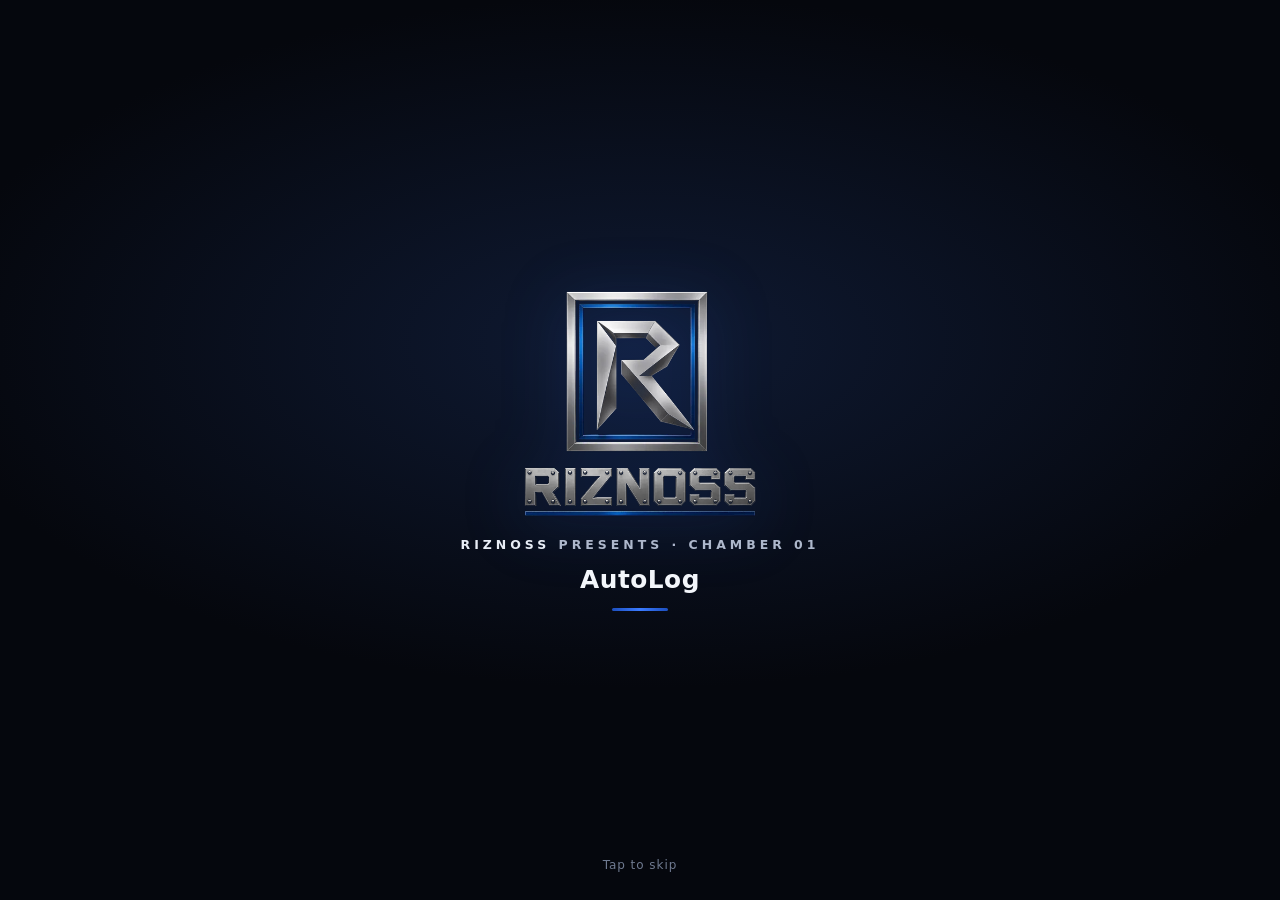
==== commit 56ed62c3: "v7: RIZNOSS branding (Chamber 01): launch splash, header R mark, background watermark, About page & " ====
--- a/index.html
+++ b/index.html
@@ -19,7 +19,7 @@
 </head>
 <body>
 <header class="topbar">
-  <div class="brand"><span class="logo" aria-hidden="true"></span><span>AutoLog</span></div>
+  <div class="brand"><span class="logo" aria-hidden="true"></span><span>AutoLog</span><a href="#/about" class="rz-mark" aria-label="About AutoLog, a RIZNOSS app"><img src="img/riznoss-crest-solid.webp" alt="" width="22" height="25" decoding="async"></a></div>
   <div class="top-right"><a href="#/reminders" class="bell" id="bell" aria-label="Reminders"><svg viewBox="0 0 24 24" class="ic"><path d="M6 8a6 6 0 0 1 12 0c0 7 3 9 3 9H3s3-2 3-9"/><path d="M10.3 21a1.94 1.94 0 0 0 3.4 0"/></svg><span class="bell-count" id="bellCount" hidden></span></a>
   <button class="vswitch" id="vswitch" data-act="pickVehicle" aria-label="Switch vehicle"><span id="vname">No vehicle</span><svg viewBox="0 0 24 24" class="ic sm"><path d="m6 9 6 6 6-6"/></svg></button></div>
 </header>
--- a/styles.css
+++ b/styles.css
@@ -427,3 +427,57 @@
 .stats-t th,.stats-t td{padding:8px 4px;white-space:nowrap}
 .stats-t td:first-child{white-space:normal;min-width:96px}
 @media (max-width:440px){.stats-t th:nth-child(3),.stats-t td:nth-child(3){display:none}}
+/* ---------- v7: RIZNOSS branding ---------- */
+:root{--wm-op:.05;--wm-filter:brightness(0)}
+@media (prefers-color-scheme:dark){:root:not([data-theme=light]){--wm-op:.04;--wm-filter:none}}
+:root[data-theme=dark]{--wm-op:.04;--wm-filter:none}
+/* background watermark: fixed, behind content, never interactive */
+body::before{content:"";position:fixed;left:0;right:0;bottom:calc(84px + env(safe-area-inset-bottom));height:min(56vh,440px);
+  background:url(img/riznoss-watermark.png) center/contain no-repeat;opacity:var(--wm-op);filter:var(--wm-filter);pointer-events:none;z-index:0}
+main#app{position:relative;z-index:1}
+@media print{body::before{display:none}}
+/* header R mark */
+.rz-mark{display:inline-flex;align-items:center;margin-left:4px;padding-left:9px;border-left:1px solid var(--line);height:26px;opacity:.95;transition:opacity .15s}
+.rz-mark img{display:block;width:22px;height:25px;border-radius:3px;box-shadow:0 0 0 1px rgba(255,255,255,.06),0 1px 3px rgba(0,0,0,.25)}
+.rz-mark:hover{opacity:1}
+/* faint crest inside the dashboard TCO hero */
+.tco-hero::before{content:"";position:absolute;right:-26px;top:46px;width:200px;height:226px;background:url(img/riznoss-crest.webp) center/contain no-repeat;opacity:.055;pointer-events:none;filter:grayscale(.3)}
+.tco-hero>*{position:relative}
+/* launch splash */
+.rz-splash{position:fixed;inset:0;z-index:1000;display:grid;place-items:center;background:radial-gradient(80% 55% at 50% 38%,#0f1a33 0%,#05070d 70%);color:#cfd6e4;cursor:pointer;
+  opacity:1;transition:opacity .35s ease}
+.rz-splash.out{opacity:0;pointer-events:none}
+.rz-in{display:flex;flex-direction:column;align-items:center;text-align:center;padding:24px}
+.rz-in img{width:min(58vw,236px);height:auto;filter:drop-shadow(0 10px 30px rgba(40,90,200,.25))}
+.rz-presents{margin:18px 0 0;font-size:.78rem;letter-spacing:.32em;text-transform:uppercase;color:#aeb8cc;font-weight:700}
+.rz-presents b{color:#e8edf6;font-weight:800}
+.rz-app{margin:8px 0 0;font-size:1.55rem;font-weight:800;letter-spacing:.02em;color:#f3f6fb}
+.rz-app::after{content:"";display:block;width:56px;height:3px;margin:10px auto 0;border-radius:2px;background:linear-gradient(90deg,#1d4fbf,#3b7bff,#1d4fbf)}
+.rz-skip{position:absolute;bottom:calc(26px + env(safe-area-inset-bottom));left:0;right:0;text-align:center;font-size:.75rem;color:#6f7a90;letter-spacing:.08em}
+@media (prefers-reduced-motion:no-preference){
+  .rz-in img{animation:rzForge .7s cubic-bezier(.2,.8,.2,1) both}
+  .rz-presents{animation:rzUp .5s .25s ease both}.rz-app{animation:rzUp .5s .4s ease both}
+}
+@media (prefers-reduced-motion:reduce){.rz-splash{transition:none}}
+@keyframes rzForge{from{opacity:0;transform:scale(.92);filter:brightness(1.8) drop-shadow(0 0 0 rgba(40,90,200,0))}to{opacity:1;transform:none}}
+@keyframes rzUp{from{opacity:0;transform:translateY(6px)}to{opacity:1;transform:none}}
+/* About */
+.rz-about{text-align:center;padding:26px 18px 22px;color:#dfe5f0;border:0;
+  background:radial-gradient(90% 60% at 50% 0%,rgba(59,123,255,.18),transparent 65%),linear-gradient(170deg,#0e1424 0%,#070a12 100%);box-shadow:0 14px 40px rgba(6,10,24,.3)}
+.rz-about img{width:min(60vw,220px);height:auto}
+.rz-about .rz-ch{margin:16px 0 0;font-size:.74rem;letter-spacing:.3em;text-transform:uppercase;color:#9fb0cf;font-weight:700}
+.rz-about h2{margin:6px 0 0;color:#fff;font-size:1.5rem}
+.rz-about .rz-alias{margin:2px 0 0;color:#c3cad8;font-style:italic}
+.rz-about p.rz-copy{margin:14px auto 0;max-width:30em;color:#aab4c6;font-size:.92rem}
+.rz-sign{display:inline-block;margin-top:18px;font-weight:900;letter-spacing:.14em;text-transform:uppercase;font-size:1rem;color:#e9eef7;
+  background:linear-gradient(180deg,#f4f6fa,#9aa3b2);-webkit-background-clip:text;background-clip:text;-webkit-text-fill-color:transparent}
+.rz-sign::after{content:"";display:block;height:3px;margin-top:6px;border-radius:2px;background:linear-gradient(90deg,transparent,#2a62e0 20%,#3b7bff 50%,#2a62e0 80%,transparent)}
+.rz-meta{display:grid;grid-template-columns:1fr 1fr;gap:8px;margin-top:18px;text-align:left}
+.rz-meta div{background:rgba(255,255,255,.05);border:1px solid rgba(255,255,255,.07);border-radius:12px;padding:9px 11px}
+.rz-meta span{display:block;font-size:.7rem;letter-spacing:.08em;text-transform:uppercase;color:#8d9ab3;font-weight:700}
+.rz-meta b{color:#eef2f8;font-size:.92rem}
+/* branded footer (Garage, About) */
+.rz-foot{display:flex;flex-direction:column;align-items:center;gap:4px;margin:18px auto 6px;color:var(--muted);text-decoration:none;font-size:.78rem;text-align:center}
+.rz-foot img{width:26px;height:30px;border-radius:3px;opacity:.9}
+.rz-foot b{letter-spacing:.18em;text-transform:uppercase;font-size:.7rem;color:var(--text);opacity:.8}
+.rz-foot i{font-style:normal;letter-spacing:.06em}
